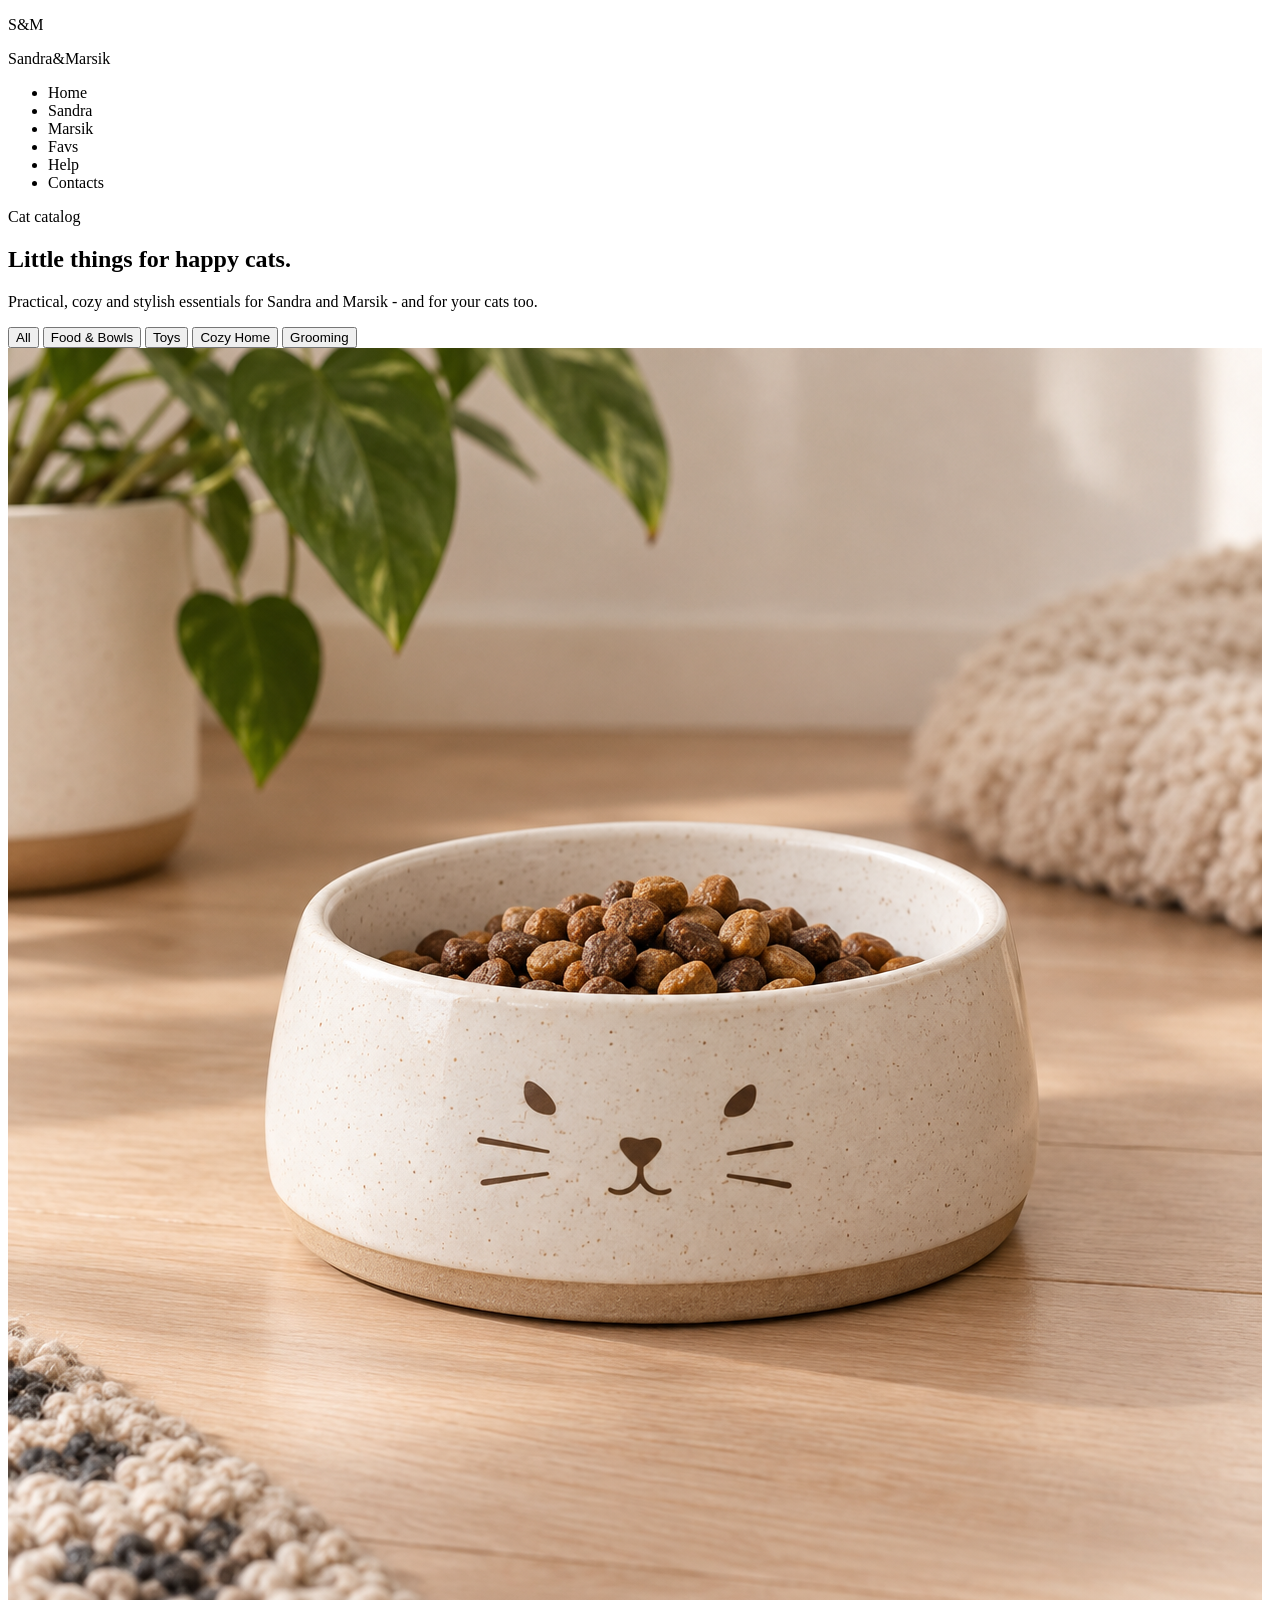
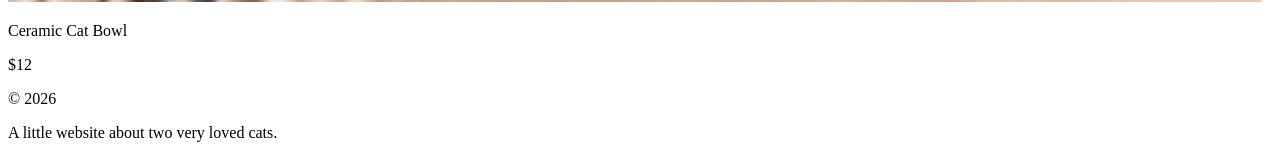
==== catalog.html @ 520461d3 "init: start Landing-page task" ====
<!DOCTYPE html>
<html lang="en">
<head>
    <meta charset="UTF-8">
    <meta name="viewport" content="width=device-width, initial-scale=1.0">
    <title>Catalog</title>
</head>
<body>
    <header class="header">
        <div class="container">
            <div class="logo">
                <p>S&M</p>
                <p>Sandra&Marsik</p>
            </div>
            <nav class="nav">
                <ul class="nav__list">
                    <li>Home</li>
                    <li>Sandra</li>
                    <li>Marsik</li>
                    <li>Favs</li>
                    <li>Help</li>
                    <li>Contacts</li>
                </ul>
            </nav>
        </div>
    </header>
    <section class="catalog-title">
        <div class="container">
            <div class="catalog-title__content">
                <p>Cat catalog</p>
                <h1>Little things for happy cats.</h1>
                <p>Practical, cozy and stylish essentials for Sandra and Marsik - and for your cats too.</p>
            </div>
        </div>
    </section>
    <section class="catalog">
        <div class="container">
            <div class="catalog__content">
                <div class="catalog__buttons">
                    <button class="button" type="button">All</button>
                    <button class="button" type="button">Food & Bowls</button>
                    <button class="button" type="button">Toys</button>
                    <button class="button" type="button">Cozy Home</button>
                    <button class="button" type="button">Grooming</button>
                </div>
                <div class="catalog__cards">
                    <div class="card">
                        <img src="img/catalog/ceramic-cat-bowl.png" alt="cat-bowl">
                        <p>Ceramic Cat Bowl</p>
                        <p>$12</p>
                    </div>
                </div>
            </div>
        </div>
    </section>
    <footer class="footer">
        <div class="container">
            <div class="footer__content">
                <p>© 2026</p>
                <p>A little website about two very loved cats.</p>
                <div class="footer__links"></div>
            </div>
        </div>
    </footer>
</body>
</html>
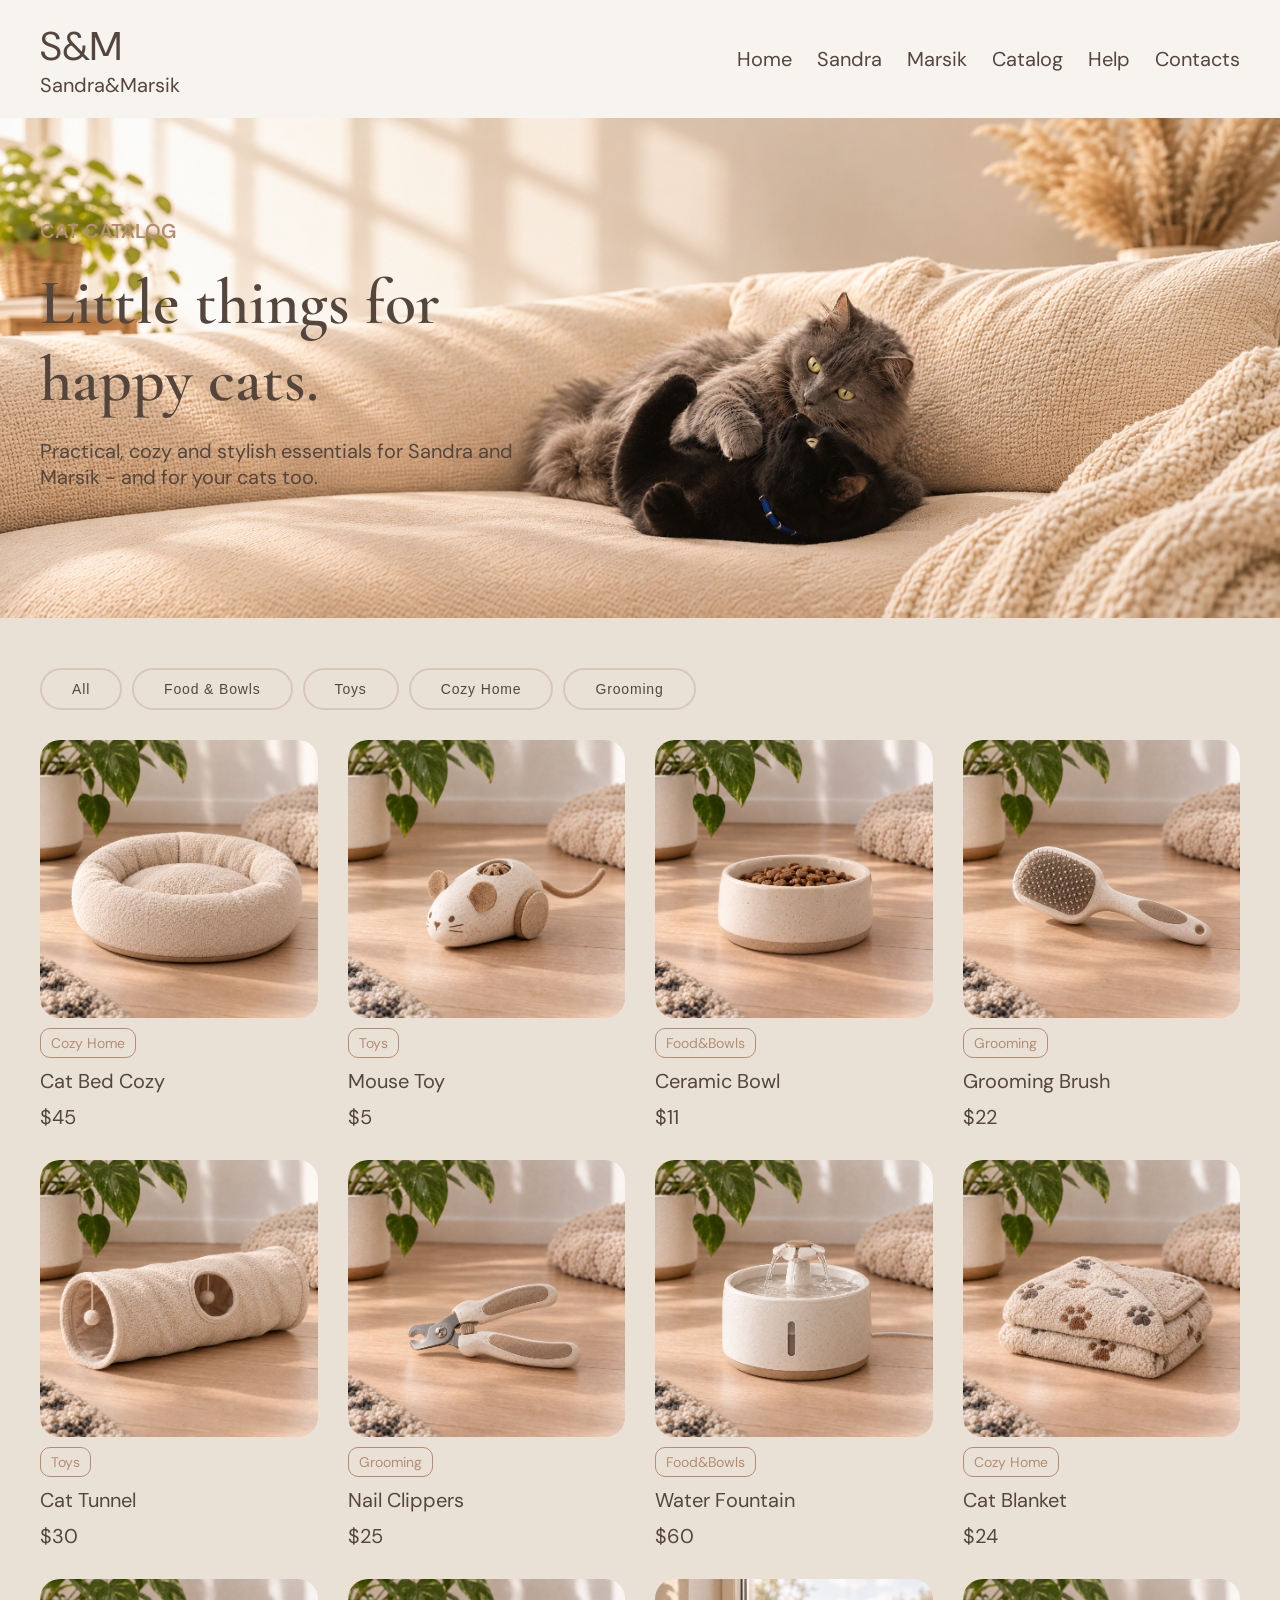
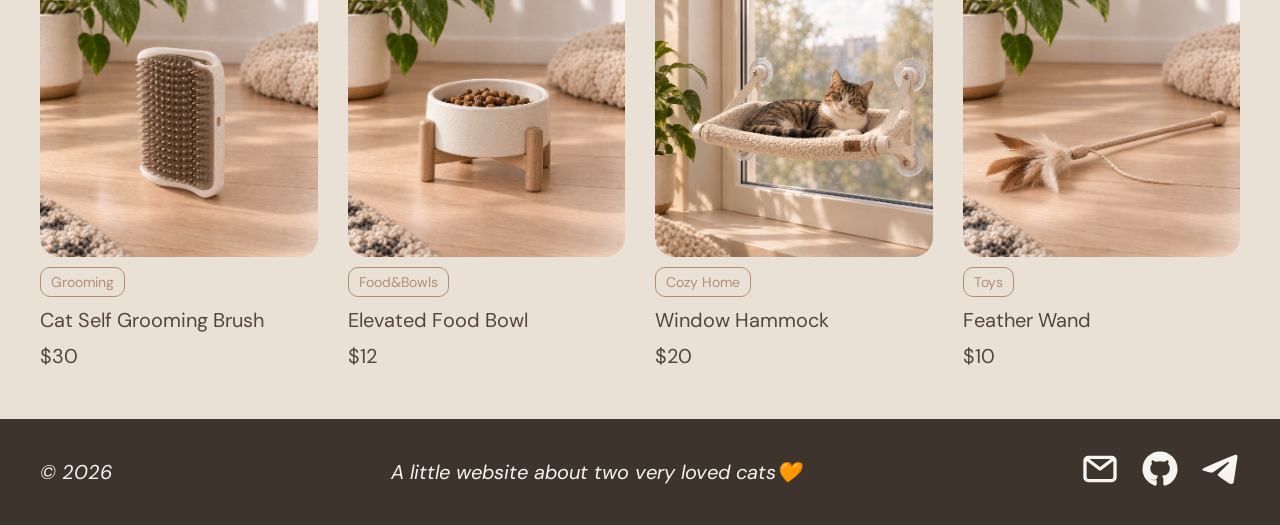
==== commit 62f0a8b5: "feat: add css styles" ====
--- a/catalog.html
+++ b/catalog.html
@@ -3,31 +3,36 @@
 <head>
     <meta charset="UTF-8">
     <meta name="viewport" content="width=device-width, initial-scale=1.0">
+    <link rel="icon" href="img/icons/favicon-32x32.png" type="image/png">
+    <link href="https://fonts.googleapis.com/css2?family=Cormorant+Garamond:wght@400;500;600;700&family=DM+Sans:wght@400;500;600;700&display=swap" rel="stylesheet">
+    <link rel="stylesheet" href="catalog.css">
     <title>Catalog</title>
 </head>
 <body>
     <header class="header">
         <div class="container">
-            <div class="logo">
-                <p>S&M</p>
-                <p>Sandra&Marsik</p>
+            <div class="header__content">
+                <div class="logo">
+                    <p class="logo__short">S&M</p>
+                    <p class="logo__long">Sandra&Marsik</p>
+                </div>
+                <nav class="nav">
+                    <ul class="nav__list">
+                        <li class="nav-link"><a href="">Home</a></li>
+                        <li class="nav-link"><a href="">Sandra</a></li>
+                        <li class="nav-link"><a href="">Marsik</a></li>
+                        <li class="nav-link"><a href="">Catalog</a></li>
+                        <li class="nav-link"><a href="">Help</a></li>
+                        <li class="nav-link"><a href="#footer">Contacts</a></li>
+                    </ul>
+                </nav>
             </div>
-            <nav class="nav">
-                <ul class="nav__list">
-                    <li>Home</li>
-                    <li>Sandra</li>
-                    <li>Marsik</li>
-                    <li>Favs</li>
-                    <li>Help</li>
-                    <li>Contacts</li>
-                </ul>
-            </nav>
         </div>
     </header>
-    <section class="catalog-title">
+    <section class="catalog-header">
         <div class="container">
-            <div class="catalog-title__content">
-                <p>Cat catalog</p>
+            <div class="catalog-header__content">
+                <p class="catalog-header__title">Cat catalog</p>
                 <h1>Little things for happy cats.</h1>
                 <p>Practical, cozy and stylish essentials for Sandra and Marsik - and for your cats too.</p>
             </div>
@@ -45,20 +50,111 @@
                 </div>
                 <div class="catalog__cards">
                     <div class="card">
+                        <img src="img/catalog/soft-cat-bed.png" alt="cat-bed">
+                        <p class="card-type">Cozy Home</p>
+                        <p>Cat Bed Cozy</p>
+                        <p>$45</p>
+                    </div>
+                    <div class="card">
+                        <img src="img/catalog/interactive-mouse.png" alt="mouse-toy">
+                        <p class="card-type">Toys</p>
+                        <p>Mouse Toy</p>
+                        <p>$5</p>
+                    </div>
+                    <div class="card">
                         <img src="img/catalog/ceramic-cat-bowl.png" alt="cat-bowl">
-                        <p>Ceramic Cat Bowl</p>
+                        <p class="card-type">Food&Bowls</p>
+                        <p>Ceramic Bowl</p>
+                        <p>$11</p>
+                    </div>
+                    <div class="card">
+                        <img src="img/catalog/grooming-brush.png" alt="grooming-brush">
+                        <p class="card-type">Grooming</p>
+                        <p>Grooming Brush</p>
+                        <p>$22</p>
+                    </div>
+                    <div class="card">
+                        <img src="img/catalog/cat-tunnel.png" alt="cat-tunnel">
+                        <p class="card-type">Toys</p>
+                        <p>Cat Tunnel</p>
+                        <p>$30</p>
+                    </div>
+                    <div class="card">
+                        <img src="img/catalog/nail-clippers.png" alt="nail-clippers">
+                        <p class="card-type">Grooming</p>
+                        <p>Nail Clippers</p>
+                        <p>$25</p>
+                    </div>
+                    <div class="card">
+                        <img src="img/catalog/automatic-water-fountain.png" alt="water-fountain">
+                        <p class="card-type">Food&Bowls</p>
+                        <p>Water Fountain</p>
+                        <p>$60</p>
+                    </div>
+                    <div class="card">
+                        <img src="img/catalog/cozy-cat-blanket.png" alt="cat-blanket">
+                        <p class="card-type">Cozy Home</p>
+                        <p>Cat Blanket</p>
+                        <p>$24</p>
+                    </div>
+                    <div class="card">
+                        <img src="img/catalog/cat-self-grooming-brush.png" alt="cat-brush">
+                        <p class="card-type">Grooming</p>
+                        <p>Cat Self Grooming Brush</p>
+                        <p>$30</p>
+                    </div>
+                    <div class="card">
+                        <img src="img/catalog/elevated-food-bowl.png" alt="cat-bowl-elevated">
+                        <p class="card-type">Food&Bowls</p>
+                        <p>Elevated Food Bowl</p>
                         <p>$12</p>
+                    </div>
+                    <div class="card">
+                        <img src="img/catalog/window-hammack.png" alt="window-hammack">
+                        <p class="card-type">Cozy Home</p>
+                        <p>Window Hammock</p>
+                        <p>$20</p>
+                    </div>
+                    <div class="card">
+                        <img src="img/catalog/feather-wand.png" alt="feather-wand">
+                        <p class="card-type">Toys</p>
+                        <p>Feather Wand</p>
+                        <p>$10</p>
                     </div>
                 </div>
             </div>
         </div>
     </section>
-    <footer class="footer">
+    <footer class="footer" id="footer">
         <div class="container">
             <div class="footer__content">
                 <p>© 2026</p>
-                <p>A little website about two very loved cats.</p>
-                <div class="footer__links"></div>
+                <p>A little website about two very loved cats🧡</p>
+                <div class="footer__links">
+                    <a href="mailto:boriisovvna@gmail.com">
+                        <?xml version="1.0" encoding="utf-8"?>
+                        <svg fill="#f7f3ee" width="40px" height="40px" viewBox="0 0 24 24" xmlns="http://www.w3.org/2000/svg">
+                            <g data-name="Layer 2">
+                                <g data-name="email"> 
+                                    <rect width="24" height="24" opacity="0"/>
+                                    <path d="M19 4H5a3 3 0 0 0-3 3v10a3 3 0 0 0 3 3h14a3 3 0 0 0 3-3V7a3 3 0 0 0-3-3zm-.67 2L12 10.75 5.67 6zM19 18H5a1 1 0 0 1-1-1V7.25l7.4 5.55a1 1 0 0 0 .6.2 1 1 0 0 0 .6-.2L20 7.25V17a1 1 0 0 1-1 1z"/>
+                                </g>
+                            </g>
+                        </svg>
+                    </a>
+                    <a href="https://github.com/boriisovvna">
+                        <?xml version="1.0" encoding="utf-8"?>
+                        <svg width="40px" height="40px" viewBox="0 0 24 24" fill="#f7f3ee" xmlns="http://www.w3.org/2000/svg">
+                            <path fill-rule="evenodd" clip-rule="evenodd" d="M12 2C6.475 2 2 6.475 2 12C2 16.425 4.8625 20.1625 8.8375 21.4875C9.3375 21.575 9.525 21.275 9.525 21.0125C9.525 20.775 9.5125 19.9875 9.5125 19.15C7 19.6125 6.35 18.5375 6.15 17.975C6.0375 17.6875 5.55 16.8 5.125 16.5625C4.775 16.375 4.275 15.9125 5.1125 15.9C5.9 15.8875 6.4625 16.625 6.65 16.925C7.55 18.4375 8.9875 18.0125 9.5625 17.75C9.65 17.1 9.9125 16.6625 10.2 16.4125C7.975 16.1625 5.65 15.3 5.65 11.475C5.65 10.3875 6.0375 9.4875 6.675 8.7875C6.575 8.5375 6.225 7.5125 6.775 6.1375C6.775 6.1375 7.6125 5.875 9.525 7.1625C10.325 6.9375 11.175 6.825 12.025 6.825C12.875 6.825 13.725 6.9375 14.525 7.1625C16.4375 5.8625 17.275 6.1375 17.275 6.1375C17.825 7.5125 17.475 8.5375 17.375 8.7875C18.0125 9.4875 18.4 10.375 18.4 11.475C18.4 15.3125 16.0625 16.1625 13.8375 16.4125C14.2 16.725 14.5125 17.325 14.5125 18.2625C14.5125 19.6 14.5 20.675 14.5 21.0125C14.5 21.275 14.6875 21.5875 15.1875 21.4875C17.1727 20.8173 18.8977 19.5415 20.1198 17.8395C21.3419 16.1376 21.9995 14.0953 22 12C22 6.475 17.525 2 12 2Z" stroke="#f7f3ee" stroke-linejoin="round"/>
+                        </svg>
+                    </a>
+                    <a href="https://t.me/boriisovvna">
+                        <?xml version="1.0" encoding="utf-8"?>
+                        <svg width="40px" height="40px" viewBox="0 0 48 48" fill="#f7f3ee" xmlns="http://www.w3.org/2000/svg">
+                            <path d="M41.4193 7.30899C41.4193 7.30899 45.3046 5.79399 44.9808 9.47328C44.8729 10.9883 43.9016 16.2908 43.1461 22.0262L40.5559 39.0159C40.5559 39.0159 40.3401 41.5048 38.3974 41.9377C36.4547 42.3705 33.5408 40.4227 33.0011 39.9898C32.5694 39.6652 24.9068 34.7955 22.2086 32.4148C21.4531 31.7655 20.5897 30.4669 22.3165 28.9519L33.6487 18.1305C34.9438 16.8319 36.2389 13.8019 30.8426 17.4812L15.7331 27.7616C15.7331 27.7616 14.0063 28.8437 10.7686 27.8698L3.75342 25.7055C3.75342 25.7055 1.16321 24.0823 5.58815 22.459C16.3807 17.3729 29.6555 12.1786 41.4193 7.30899Z" fill="#f7f3ee"/>
+                        </svg>
+                    </a>
+                </div>
             </div>
         </div>
     </footer>
--- a/catalog.css
+++ b/catalog.css
@@ -0,0 +1,198 @@
+:root {
+  --color-cream: #f7f3ee;
+  --color-beige: #eae1d6;
+  --color-sand: #d8c7b5;
+  --color-brown: #54463d;
+  --color-terracotta: #b58d73;
+  --color-dark: #3e342e;
+  --color-text: #54463d;
+
+  --font-heading: "Cormorant Garamond", serif;
+  --font-main: "DM Sans", sans-serif;
+}
+*,
+*::before,
+*::after {
+    box-sizing: border-box;
+}
+body {
+    margin: 0;
+    font-family: var(--font-main);
+}
+html {
+    scroll-behavior: smooth;
+}
+h1,
+h2,
+h3,
+p,
+a {
+    margin: 0;
+}
+h1,
+h2 {
+    font-family: var(--font-heading);
+}
+html {
+    font-size: 10px;
+}
+h1 {
+    font-size: clamp(3.6rem, 5vw, 6.4rem);
+    font-weight: 600;
+    color: var(--color-text);
+}
+h2 {
+    font-size: clamp(2.4rem, 3vw, 3.5rem);
+    font-weight: 600;
+    color: var(--color-terracotta);
+    text-transform: uppercase;
+}
+h3 {
+    font-size: clamp(3rem, 3vw, 3.5rem);
+    font-weight: 600;
+    color: var(--color-dark);
+}
+p {
+    color: var(--color-text);
+}
+body {
+    font-size: 2rem;
+    font-weight: 400;
+}
+.container {
+    width: min(1200px, calc(100% - 3.2rem));
+    margin: 0 auto;
+}
+header {
+    background-color: var(--color-cream);
+}
+.header__content {
+    display: flex;
+    justify-content: space-between;
+    align-items: center;
+    padding: 2rem 0;
+}
+.logo {
+    display: flex;
+    flex-direction: column;
+}
+.logo p {
+    color: var(--color-text);
+}
+.logo__short {
+    font-size: 4rem;
+}
+.logo__long {
+    font-size: 2rem;
+}
+.nav__list {
+    display: flex;
+    list-style: none;
+    gap: 2.5rem;
+}
+.nav-link a {
+    text-decoration: none;
+    color: var(--color-text);
+    transition: 0.3s ease;
+}
+.nav-link a:hover {
+    color: var(--color-terracotta);
+}
+.catalog {
+    background-color: var(--color-beige);
+}
+.catalog-header {
+    min-height: 50rem;
+    background-image: url(img/catalog/catalog-header.png);
+    background-repeat: no-repeat;
+    background-size: 100% auto;
+    background-position: center center;
+}
+.catalog-header__content {
+    display: flex;
+    flex-direction: column;
+    gap: 2rem;
+    justify-content: center;
+    padding: 10rem 0;
+    width: 40%;
+}
+.catalog-header__title {
+    color: var(--color-terracotta);
+    text-transform: uppercase;
+    font-weight: 600;
+}
+.catalog__content {
+    display: flex;
+    flex-direction: column;
+    gap: 3rem;
+    padding: 5rem 0;
+}
+.catalog__buttons {
+    display: flex;
+    gap: 1rem;
+}
+.button {
+    padding: 1rem 3rem;
+    background-color: transparent;
+    border-radius: 10rem;
+    border: 0.2rem solid var(--color-sand);
+    color: var(--color-text);
+    font-weight: 400;
+    font-size: 1.4rem;
+    line-height: 130%;
+    letter-spacing: 0.06em;
+    transition: ease 0.3s;
+}
+.catalog__cards {
+    display: grid;
+    grid-template-columns: repeat(4, 1fr);
+    gap: 3rem;
+}
+.card {
+    border-radius: 2rem;
+    display: flex;
+    flex-direction: column;
+    align-items: flex-start;
+    gap: 1rem;
+    transition: ease 0.3s;
+}
+.card:hover {
+    cursor: pointer;
+    transform: scale(1.05);
+}
+.card:hover p {
+    color: var(--color-terracotta);
+}
+.card img {
+    width: 100%;
+    display: block;
+    border-radius: 2rem;
+}
+.card-type {
+    display: inline-block;
+    border: 1px solid var(--color-terracotta);
+    border-radius: 1rem;
+    padding: 0.5rem 1rem;
+    color: var(--color-terracotta);
+    font-size: 1.4rem;
+}
+.footer {
+    background-color: var(--color-dark);
+}
+.footer__content{
+    padding: 3rem 0;
+    display: flex;
+    justify-content: space-between;
+    align-items: center;
+}
+.footer__content p {
+    color: var(--color-cream);
+    font-style: italic;
+}
+.footer__links {
+    display: flex;
+    gap: 2rem;
+}
+.footer__links a {
+    text-decoration: none;
+}
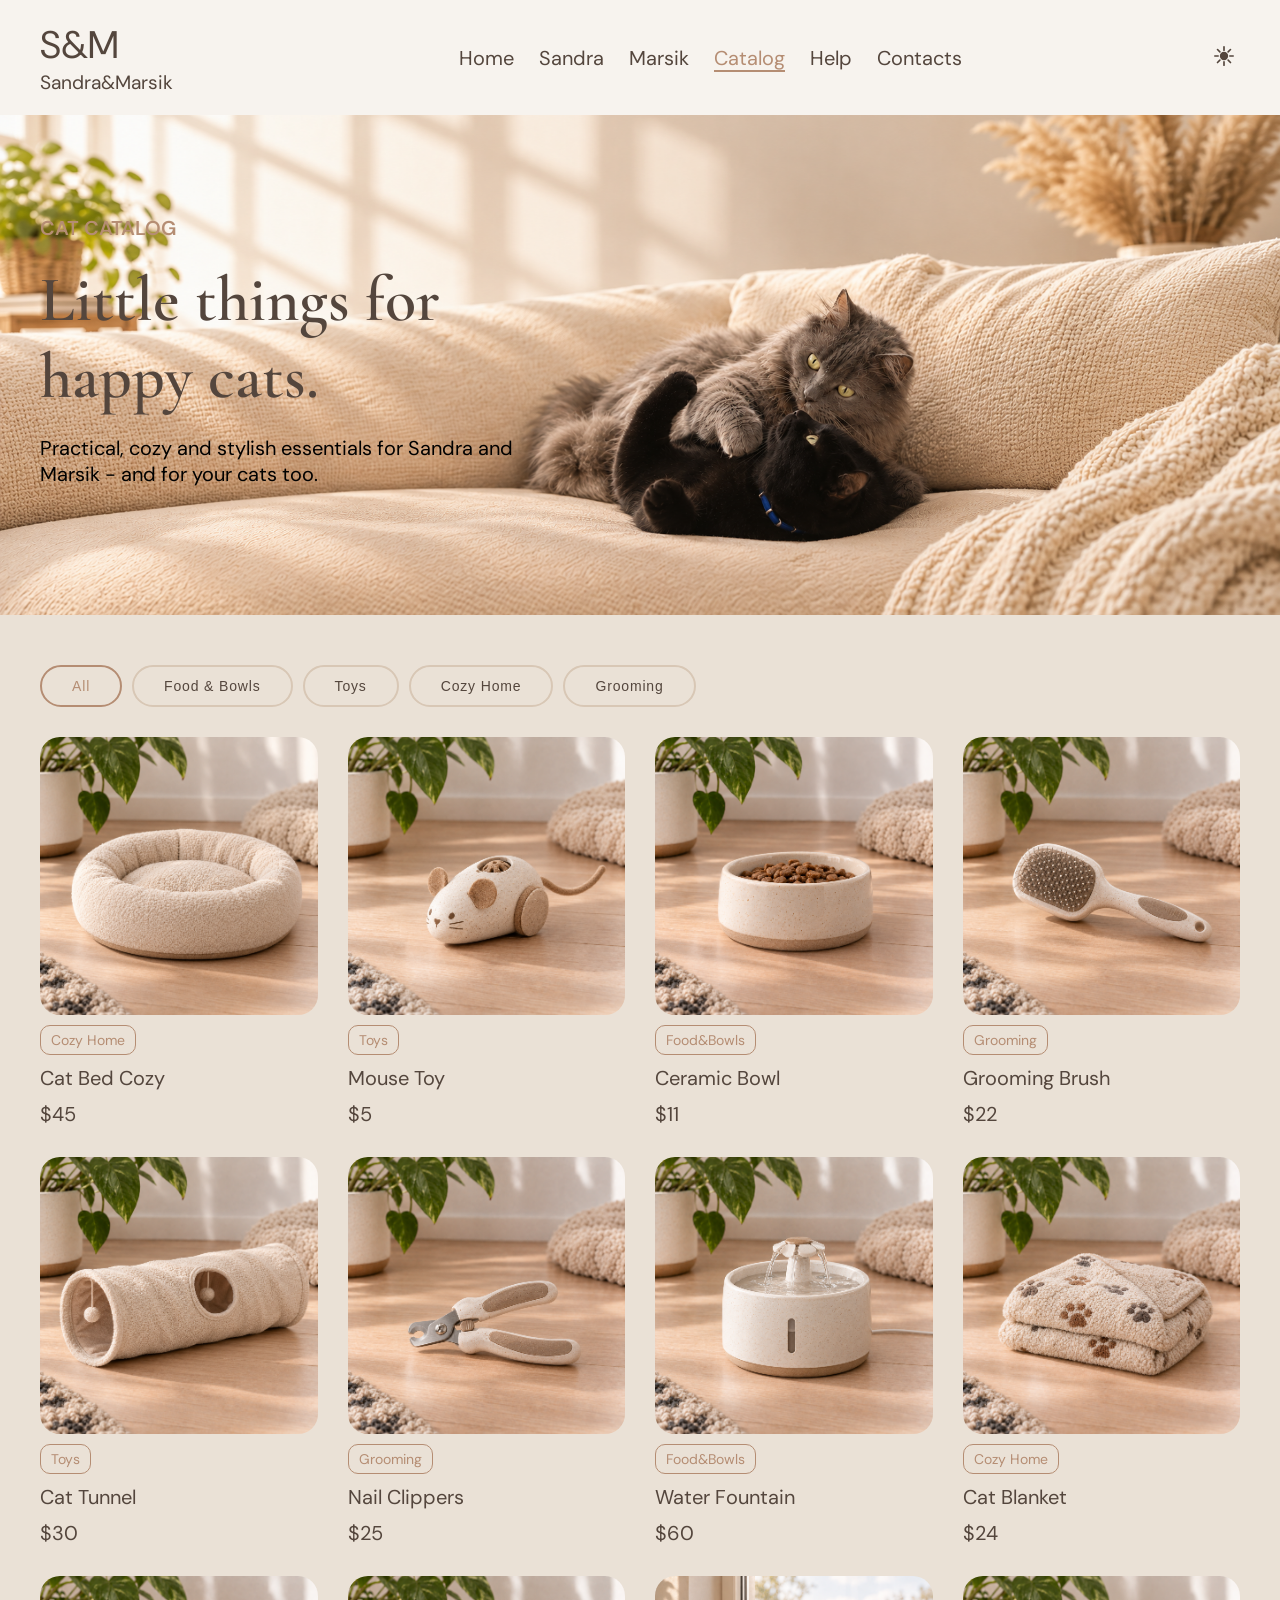
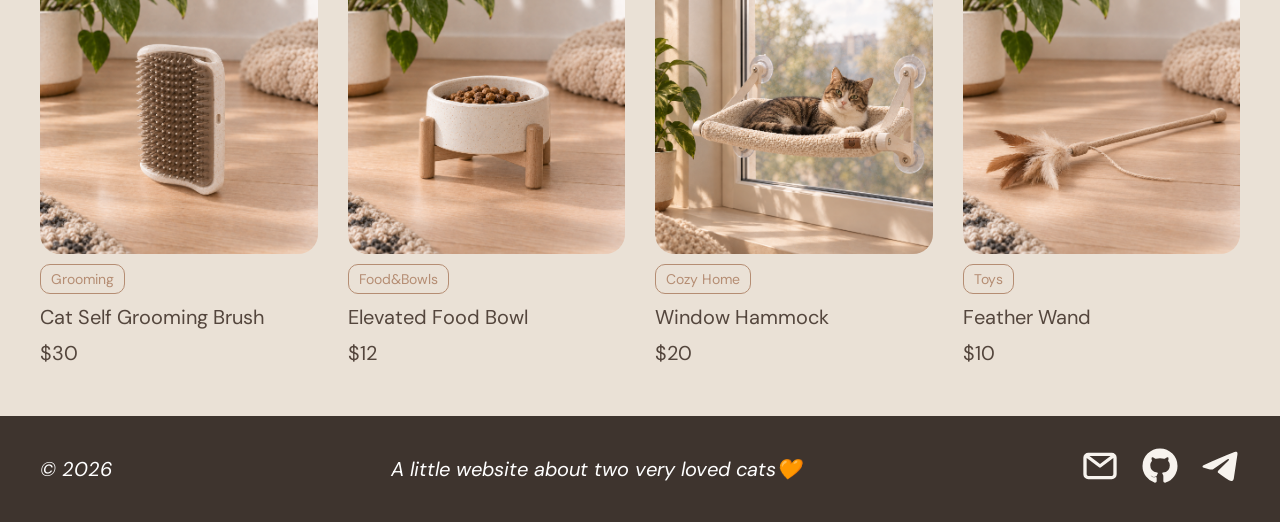
==== commit 4fe6f679: "feat: add adaptive" ====
--- a/catalog.html
+++ b/catalog.html
@@ -13,7 +13,7 @@
         <div class="container">
             <div class="header__content">
                 <div class="logo">
-                    <p class="logo__short">S&M</p>
+                    <a class="logo__short" href="#">S&M</a>
                     <p class="logo__long">Sandra&Marsik</p>
                 </div>
                 <nav class="nav">
@@ -21,11 +21,28 @@
                         <li class="nav-link"><a href="">Home</a></li>
                         <li class="nav-link"><a href="">Sandra</a></li>
                         <li class="nav-link"><a href="">Marsik</a></li>
-                        <li class="nav-link"><a href="">Catalog</a></li>
+                        <li class="nav-link active-link"><a href="">Catalog</a></li>
                         <li class="nav-link"><a href="">Help</a></li>
                         <li class="nav-link"><a href="#footer">Contacts</a></li>
                     </ul>
                 </nav>
+                <div class="burger-menu">
+                    <span></span>
+                    <span></span>
+                    <span></span>
+                </div>
+                <button class="light-dark-button">
+                    <svg width="20px" height="20px" viewBox="0 0 24 24" fill="none" xmlns="http://www.w3.org/2000/svg">
+                        <g clip-path="url(#a)" fill="#54463d">
+                            <path d="M12 0a1 1 0 0 1 1 1v4a1 1 0 1 1-2 0V1a1 1 0 0 1 1-1ZM4.929 3.515a1 1 0 0 0-1.414 1.414l2.828 2.828a1 1 0 0 0 1.414-1.414L4.93 3.515ZM1 11a1 1 0 1 0 0 2h4a1 1 0 1 0 0-2H1ZM18 12a1 1 0 0 1 1-1h4a1 1 0 1 1 0 2h-4a1 1 0 0 1-1-1ZM17.657 16.243a1 1 0 0 0-1.414 1.414l2.828 2.828a1 1 0 1 0 1.414-1.414l-2.828-2.828ZM7.757 17.657a1 1 0 1 0-1.414-1.414L3.515 19.07a1 1 0 1 0 1.414 1.414l2.828-2.828ZM20.485 4.929a1 1 0 0 0-1.414-1.414l-2.828 2.828a1 1 0 1 0 1.414 1.414l2.828-2.828ZM13 19a1 1 0 1 0-2 0v4a1 1 0 1 0 2 0v-4ZM12 7a5 5 0 1 0 0 10 5 5 0 0 0 0-10Z"/>
+                        </g>
+                        <defs>
+                            <clipPath id="a">
+                                <path fill="#ffffff" d="M0 0h24v24H0z"/>
+                            </clipPath>
+                        </defs>
+                    </svg>
+                </button>
             </div>
         </div>
     </header>
@@ -34,7 +51,7 @@
             <div class="catalog-header__content">
                 <p class="catalog-header__title">Cat catalog</p>
                 <h1>Little things for happy cats.</h1>
-                <p>Practical, cozy and stylish essentials for Sandra and Marsik - and for your cats too.</p>
+                <p class="catalog-header__subtitle">Practical, cozy and stylish essentials for Sandra and Marsik - and for your cats too.</p>
             </div>
         </div>
     </section>
@@ -42,7 +59,7 @@
         <div class="container">
             <div class="catalog__content">
                 <div class="catalog__buttons">
-                    <button class="button" type="button">All</button>
+                    <button class="button active-button" type="button">All</button>
                     <button class="button" type="button">Food & Bowls</button>
                     <button class="button" type="button">Toys</button>
                     <button class="button" type="button">Cozy Home</button>
@@ -128,10 +145,10 @@
     <footer class="footer" id="footer">
         <div class="container">
             <div class="footer__content">
-                <p>© 2026</p>
-                <p>A little website about two very loved cats🧡</p>
+                <p class="footer__year">© 2026</p>
+                <p class="footer__about">A little website about two very loved cats🧡</p>
                 <div class="footer__links">
-                    <a href="mailto:boriisovvna@gmail.com">
+                    <a class="link" href="mailto:boriisovvna@gmail.com">
                         <?xml version="1.0" encoding="utf-8"?>
                         <svg fill="#f7f3ee" width="40px" height="40px" viewBox="0 0 24 24" xmlns="http://www.w3.org/2000/svg">
                             <g data-name="Layer 2">
@@ -142,13 +159,13 @@
                             </g>
                         </svg>
                     </a>
-                    <a href="https://github.com/boriisovvna">
+                    <a class="link" href="https://github.com/boriisovvna">
                         <?xml version="1.0" encoding="utf-8"?>
                         <svg width="40px" height="40px" viewBox="0 0 24 24" fill="#f7f3ee" xmlns="http://www.w3.org/2000/svg">
                             <path fill-rule="evenodd" clip-rule="evenodd" d="M12 2C6.475 2 2 6.475 2 12C2 16.425 4.8625 20.1625 8.8375 21.4875C9.3375 21.575 9.525 21.275 9.525 21.0125C9.525 20.775 9.5125 19.9875 9.5125 19.15C7 19.6125 6.35 18.5375 6.15 17.975C6.0375 17.6875 5.55 16.8 5.125 16.5625C4.775 16.375 4.275 15.9125 5.1125 15.9C5.9 15.8875 6.4625 16.625 6.65 16.925C7.55 18.4375 8.9875 18.0125 9.5625 17.75C9.65 17.1 9.9125 16.6625 10.2 16.4125C7.975 16.1625 5.65 15.3 5.65 11.475C5.65 10.3875 6.0375 9.4875 6.675 8.7875C6.575 8.5375 6.225 7.5125 6.775 6.1375C6.775 6.1375 7.6125 5.875 9.525 7.1625C10.325 6.9375 11.175 6.825 12.025 6.825C12.875 6.825 13.725 6.9375 14.525 7.1625C16.4375 5.8625 17.275 6.1375 17.275 6.1375C17.825 7.5125 17.475 8.5375 17.375 8.7875C18.0125 9.4875 18.4 10.375 18.4 11.475C18.4 15.3125 16.0625 16.1625 13.8375 16.4125C14.2 16.725 14.5125 17.325 14.5125 18.2625C14.5125 19.6 14.5 20.675 14.5 21.0125C14.5 21.275 14.6875 21.5875 15.1875 21.4875C17.1727 20.8173 18.8977 19.5415 20.1198 17.8395C21.3419 16.1376 21.9995 14.0953 22 12C22 6.475 17.525 2 12 2Z" stroke="#f7f3ee" stroke-linejoin="round"/>
                         </svg>
                     </a>
-                    <a href="https://t.me/boriisovvna">
+                    <a class="link" href="https://t.me/boriisovvna">
                         <?xml version="1.0" encoding="utf-8"?>
                         <svg width="40px" height="40px" viewBox="0 0 48 48" fill="#f7f3ee" xmlns="http://www.w3.org/2000/svg">
                             <path d="M41.4193 7.30899C41.4193 7.30899 45.3046 5.79399 44.9808 9.47328C44.8729 10.9883 43.9016 16.2908 43.1461 22.0262L40.5559 39.0159C40.5559 39.0159 40.3401 41.5048 38.3974 41.9377C36.4547 42.3705 33.5408 40.4227 33.0011 39.9898C32.5694 39.6652 24.9068 34.7955 22.2086 32.4148C21.4531 31.7655 20.5897 30.4669 22.3165 28.9519L33.6487 18.1305C34.9438 16.8319 36.2389 13.8019 30.8426 17.4812L15.7331 27.7616C15.7331 27.7616 14.0063 28.8437 10.7686 27.8698L3.75342 25.7055C3.75342 25.7055 1.16321 24.0823 5.58815 22.459C16.3807 17.3729 29.6555 12.1786 41.4193 7.30899Z" fill="#f7f3ee"/>
@@ -158,5 +175,6 @@
             </div>
         </div>
     </footer>
+    <script src="theme.js"></script>
 </body>
 </html>
--- a/catalog.css
+++ b/catalog.css
@@ -1,14 +1,25 @@
 :root {
-  --color-cream: #f7f3ee;
-  --color-beige: #eae1d6;
-  --color-sand: #d8c7b5;
-  --color-brown: #54463d;
-  --color-terracotta: #b58d73;
-  --color-dark: #3e342e;
-  --color-text: #54463d;
+    --color-cream: #f7f3ee;
+    --color-beige: #eae1d6;
+    --color-sand: #d8c7b5;
+    --color-brown: #54463d;
+    --color-terracotta: #b58d73;
+    --color-dark: #3e342e;
+    --color-text: #54463d;
+    --color-additional: #FFFFFF;
+    --color-title: #54463d;
 
-  --font-heading: "Cormorant Garamond", serif;
-  --font-main: "DM Sans", sans-serif;
+    --font-heading: "Cormorant Garamond", serif;
+    --font-main: "DM Sans", sans-serif;
+}
+body.dark-theme {
+    --color-cream: #292522;
+    --color-beige: #332e2a;
+    --color-sand: #65564b;
+    --color-brown: #d8c7b5;
+    --color-terracotta: #c49a7d;
+    --color-dark: #211e1b;
+    --color-text: #f3ece5;
 }
 *,
 *::before,
@@ -39,7 +50,7 @@
 h1 {
     font-size: clamp(3.6rem, 5vw, 6.4rem);
     font-weight: 600;
-    color: var(--color-text);
+    color: var(--color-title);
 }
 h2 {
     font-size: clamp(2.4rem, 3vw, 3.5rem);
@@ -50,10 +61,11 @@
 h3 {
     font-size: clamp(3rem, 3vw, 3.5rem);
     font-weight: 600;
-    color: var(--color-dark);
+    color: var(--color-subtitle);
 }
 p {
     color: var(--color-text);
+    
 }
 body {
     font-size: 2rem;
@@ -80,10 +92,16 @@
     color: var(--color-text);
 }
 .logo__short {
-    font-size: 4rem;
+    text-decoration: none;
+    font-size: clamp(2rem, 3vw, 4rem);
+    color: var(--color-text);
+    transition: 0.3s ease;
+}
+.logo__short:hover {
+    color: var(--color-terracotta);
 }
 .logo__long {
-    font-size: 2rem;
+    font-size: clamp(1rem, 1.5vw, 2rem);
 }
 .nav__list {
     display: flex;
@@ -97,6 +115,31 @@
 }
 .nav-link a:hover {
     color: var(--color-terracotta);
+}
+.active-link a {
+    color: var(--color-terracotta);
+    text-decoration: underline;
+    text-underline-offset: 5px;
+}
+.active-link a:hover {
+    cursor: default;
+}
+.burger-menu {
+    display: none;  
+}
+.burger-menu span {
+    background-color: var(--color-dark);
+    width: 50px;
+    height: 3px;
+}
+.light-dark-button {
+    border: transparent;
+    background-color: transparent;
+    cursor: pointer;
+    transition: 0.3s ease;
+}
+.light-dark-button:hover svg g {
+    fill: var(--color-terracotta);
 }
 .catalog {
     background-color: var(--color-beige);
@@ -105,7 +148,7 @@
     min-height: 50rem;
     background-image: url(img/catalog/catalog-header.png);
     background-repeat: no-repeat;
-    background-size: 100% auto;
+    background-size: cover;
     background-position: center center;
 }
 .catalog-header__content {
@@ -121,6 +164,10 @@
     text-transform: uppercase;
     font-weight: 600;
 }
+.catalog-header__subtitle {
+    font-size: clamp(1.5rem, 1.8vw, 2rem);
+    color: black;
+}
 .catalog__content {
     display: flex;
     flex-direction: column;
@@ -129,6 +176,7 @@
 }
 .catalog__buttons {
     display: flex;
+    flex-wrap: wrap;
     gap: 1rem;
 }
 .button {
@@ -138,10 +186,19 @@
     border: 0.2rem solid var(--color-sand);
     color: var(--color-text);
     font-weight: 400;
-    font-size: 1.4rem;
+    font-size: clamp(1.2rem, 1.2vw, 1.4rem);
     line-height: 130%;
     letter-spacing: 0.06em;
     transition: ease 0.3s;
+}
+.active-button {
+    border: 0.2rem solid var(--color-terracotta);
+    color: var(--color-terracotta);
+}
+.button:hover {
+    cursor: pointer;
+    border: 0.2rem solid var(--color-terracotta);
+    color: var(--color-terracotta);
 }
 .catalog__cards {
     display: grid;
@@ -186,13 +243,57 @@
     align-items: center;
 }
 .footer__content p {
-    color: var(--color-cream);
+    color: var(--color-additional);
     font-style: italic;
 }
 .footer__links {
     display: flex;
     gap: 2rem;
 }
-.footer__links a {
+.link {
     text-decoration: none;
+    transition: 0.3s ease;
+}
+.link:hover svg,
+.link:hover svg path {
+    fill: var(--color-terracotta);
+    stroke: var(--color-terracotta);
+}
+@media (max-width: 1100px) {
+    .catalog__cards {
+        grid-template-columns: repeat(3, 1fr);
+    }
+}
+@media (max-width: 730px) {
+    .container {
+        max-width: 90%;
+    }
+    nav {
+        display: none;
+    }
+    .burger-menu {
+        display: flex;
+        flex-direction: column;
+        justify-content: space-between;
+        gap: 1rem;
+    }
+}
+@media (max-width: 711px) {
+    .footer__content {
+        flex-wrap: wrap;
+        justify-content: center;
+        gap: 0 5rem;
+    }
+    .footer__year,
+    .footer__links {
+        order: 0;
+    }
+    .footer__about {
+        order: 1;
+    }
+}
+@media (max-width: 490px) {
+    .catalog__cards {
+        grid-template-columns: repeat(2, 1fr);
+    }
 }
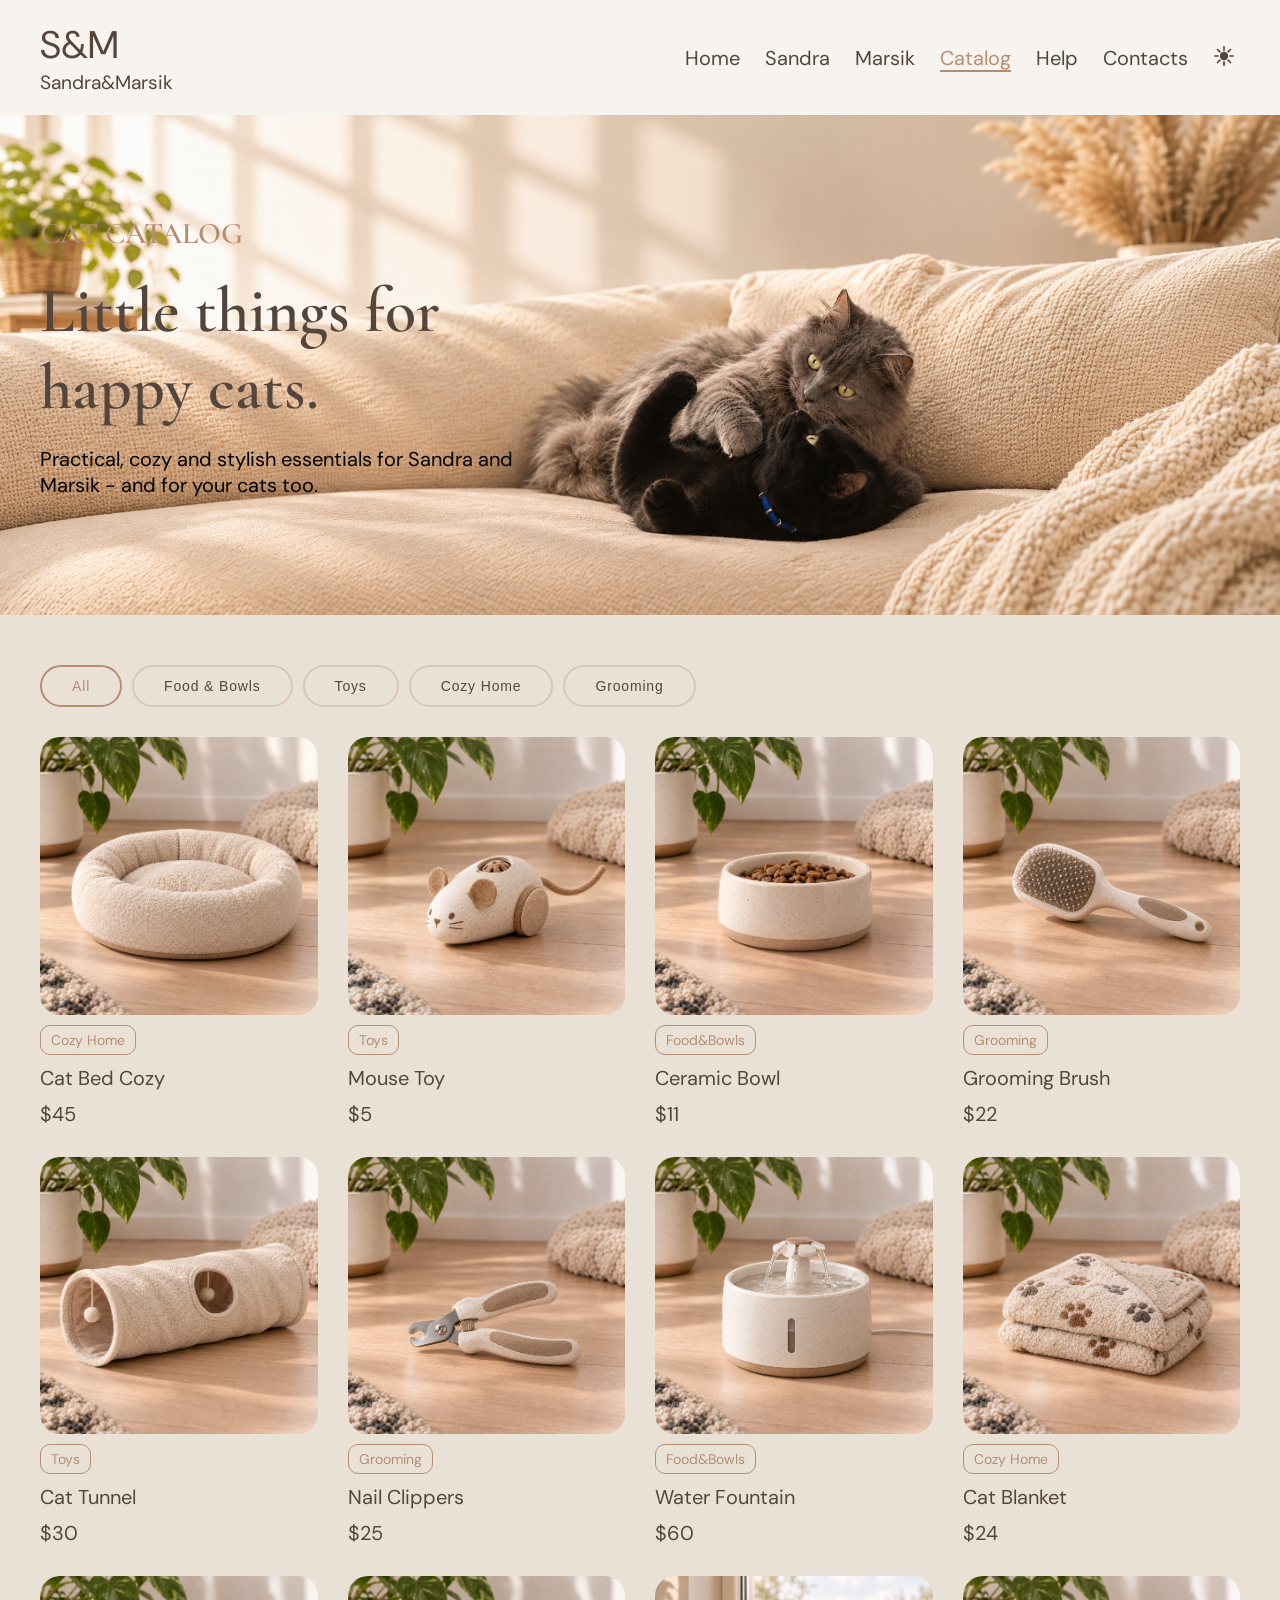
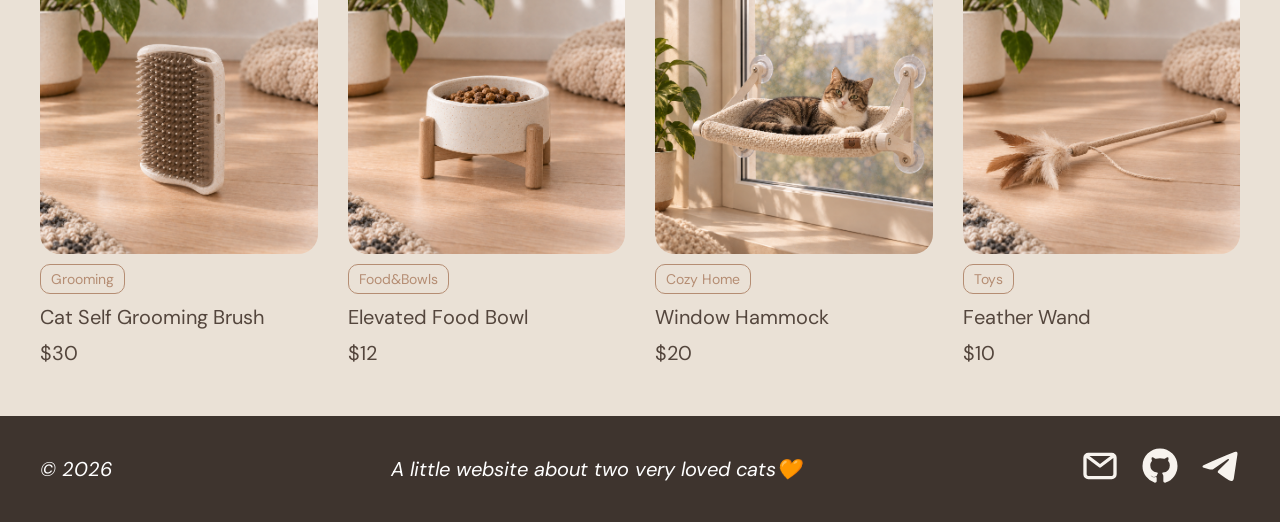
==== commit 80f9b4b0: "fix: fix links and validator mistakes" ====
--- a/catalog.html
+++ b/catalog.html
@@ -13,44 +13,46 @@
         <div class="container">
             <div class="header__content">
                 <div class="logo">
-                    <a class="logo__short" href="#">S&M</a>
+                    <a class="logo__short" href="https://boriisovvna.github.io/rsschool-landing-page/">S&M</a>
                     <p class="logo__long">Sandra&Marsik</p>
                 </div>
-                <nav class="nav">
-                    <ul class="nav__list">
-                        <li class="nav-link"><a href="">Home</a></li>
-                        <li class="nav-link"><a href="">Sandra</a></li>
-                        <li class="nav-link"><a href="">Marsik</a></li>
-                        <li class="nav-link active-link"><a href="">Catalog</a></li>
-                        <li class="nav-link"><a href="">Help</a></li>
-                        <li class="nav-link"><a href="#footer">Contacts</a></li>
-                    </ul>
-                </nav>
-                <div class="burger-menu">
-                    <span></span>
-                    <span></span>
-                    <span></span>
+                <div class="nav-theme">
+                    <nav class="nav">
+                        <ul class="nav__list">
+                            <li class="nav-link"><a href="https://boriisovvna.github.io/rsschool-landing-page/">Home</a></li>
+                            <li class="nav-link"><a href="https://boriisovvna.github.io/rsschool-landing-page/#sandra">Sandra</a></li>
+                            <li class="nav-link"><a href="https://boriisovvna.github.io/rsschool-landing-page/#sandra">Marsik</a></li>
+                            <li class="nav-link active-link"><a href="#">Catalog</a></li>
+                            <li class="nav-link"><a href="https://boriisovvna.github.io/rsschool-landing-page/#adopt">Help</a></li>
+                            <li class="nav-link"><a href="#footer">Contacts</a></li>
+                        </ul>
+                    </nav>
+                    <div class="burger-menu">
+                        <span></span>
+                        <span></span>
+                        <span></span>
+                    </div>
+                    <button class="light-dark-button">
+                        <svg width="20px" height="20px" viewBox="0 0 24 24" fill="none" xmlns="http://www.w3.org/2000/svg">
+                            <g clip-path="url(#a)" fill="#54463d">
+                                <path d="M12 0a1 1 0 0 1 1 1v4a1 1 0 1 1-2 0V1a1 1 0 0 1 1-1ZM4.929 3.515a1 1 0 0 0-1.414 1.414l2.828 2.828a1 1 0 0 0 1.414-1.414L4.93 3.515ZM1 11a1 1 0 1 0 0 2h4a1 1 0 1 0 0-2H1ZM18 12a1 1 0 0 1 1-1h4a1 1 0 1 1 0 2h-4a1 1 0 0 1-1-1ZM17.657 16.243a1 1 0 0 0-1.414 1.414l2.828 2.828a1 1 0 1 0 1.414-1.414l-2.828-2.828ZM7.757 17.657a1 1 0 1 0-1.414-1.414L3.515 19.07a1 1 0 1 0 1.414 1.414l2.828-2.828ZM20.485 4.929a1 1 0 0 0-1.414-1.414l-2.828 2.828a1 1 0 1 0 1.414 1.414l2.828-2.828ZM13 19a1 1 0 1 0-2 0v4a1 1 0 1 0 2 0v-4ZM12 7a5 5 0 1 0 0 10 5 5 0 0 0 0-10Z"/>
+                            </g>
+                            <defs>
+                                <clipPath id="a">
+                                    <path fill="#ffffff" d="M0 0h24v24H0z"/>
+                                </clipPath>
+                            </defs>
+                        </svg>
+                    </button>
                 </div>
-                <button class="light-dark-button">
-                    <svg width="20px" height="20px" viewBox="0 0 24 24" fill="none" xmlns="http://www.w3.org/2000/svg">
-                        <g clip-path="url(#a)" fill="#54463d">
-                            <path d="M12 0a1 1 0 0 1 1 1v4a1 1 0 1 1-2 0V1a1 1 0 0 1 1-1ZM4.929 3.515a1 1 0 0 0-1.414 1.414l2.828 2.828a1 1 0 0 0 1.414-1.414L4.93 3.515ZM1 11a1 1 0 1 0 0 2h4a1 1 0 1 0 0-2H1ZM18 12a1 1 0 0 1 1-1h4a1 1 0 1 1 0 2h-4a1 1 0 0 1-1-1ZM17.657 16.243a1 1 0 0 0-1.414 1.414l2.828 2.828a1 1 0 1 0 1.414-1.414l-2.828-2.828ZM7.757 17.657a1 1 0 1 0-1.414-1.414L3.515 19.07a1 1 0 1 0 1.414 1.414l2.828-2.828ZM20.485 4.929a1 1 0 0 0-1.414-1.414l-2.828 2.828a1 1 0 1 0 1.414 1.414l2.828-2.828ZM13 19a1 1 0 1 0-2 0v4a1 1 0 1 0 2 0v-4ZM12 7a5 5 0 1 0 0 10 5 5 0 0 0 0-10Z"/>
-                        </g>
-                        <defs>
-                            <clipPath id="a">
-                                <path fill="#ffffff" d="M0 0h24v24H0z"/>
-                            </clipPath>
-                        </defs>
-                    </svg>
-                </button>
             </div>
         </div>
     </header>
     <section class="catalog-header">
         <div class="container">
             <div class="catalog-header__content">
-                <p class="catalog-header__title">Cat catalog</p>
-                <h1>Little things for happy cats.</h1>
+                <h1 class="catalog-header__title">Cat catalog</h1>
+                <h2>Little things for happy cats.</h2>
                 <p class="catalog-header__subtitle">Practical, cozy and stylish essentials for Sandra and Marsik - and for your cats too.</p>
             </div>
         </div>
@@ -149,7 +151,6 @@
                 <p class="footer__about">A little website about two very loved cats🧡</p>
                 <div class="footer__links">
                     <a class="link" href="mailto:boriisovvna@gmail.com">
-                        <?xml version="1.0" encoding="utf-8"?>
                         <svg fill="#f7f3ee" width="40px" height="40px" viewBox="0 0 24 24" xmlns="http://www.w3.org/2000/svg">
                             <g data-name="Layer 2">
                                 <g data-name="email"> 
@@ -160,13 +161,11 @@
                         </svg>
                     </a>
                     <a class="link" href="https://github.com/boriisovvna">
-                        <?xml version="1.0" encoding="utf-8"?>
                         <svg width="40px" height="40px" viewBox="0 0 24 24" fill="#f7f3ee" xmlns="http://www.w3.org/2000/svg">
                             <path fill-rule="evenodd" clip-rule="evenodd" d="M12 2C6.475 2 2 6.475 2 12C2 16.425 4.8625 20.1625 8.8375 21.4875C9.3375 21.575 9.525 21.275 9.525 21.0125C9.525 20.775 9.5125 19.9875 9.5125 19.15C7 19.6125 6.35 18.5375 6.15 17.975C6.0375 17.6875 5.55 16.8 5.125 16.5625C4.775 16.375 4.275 15.9125 5.1125 15.9C5.9 15.8875 6.4625 16.625 6.65 16.925C7.55 18.4375 8.9875 18.0125 9.5625 17.75C9.65 17.1 9.9125 16.6625 10.2 16.4125C7.975 16.1625 5.65 15.3 5.65 11.475C5.65 10.3875 6.0375 9.4875 6.675 8.7875C6.575 8.5375 6.225 7.5125 6.775 6.1375C6.775 6.1375 7.6125 5.875 9.525 7.1625C10.325 6.9375 11.175 6.825 12.025 6.825C12.875 6.825 13.725 6.9375 14.525 7.1625C16.4375 5.8625 17.275 6.1375 17.275 6.1375C17.825 7.5125 17.475 8.5375 17.375 8.7875C18.0125 9.4875 18.4 10.375 18.4 11.475C18.4 15.3125 16.0625 16.1625 13.8375 16.4125C14.2 16.725 14.5125 17.325 14.5125 18.2625C14.5125 19.6 14.5 20.675 14.5 21.0125C14.5 21.275 14.6875 21.5875 15.1875 21.4875C17.1727 20.8173 18.8977 19.5415 20.1198 17.8395C21.3419 16.1376 21.9995 14.0953 22 12C22 6.475 17.525 2 12 2Z" stroke="#f7f3ee" stroke-linejoin="round"/>
                         </svg>
                     </a>
                     <a class="link" href="https://t.me/boriisovvna">
-                        <?xml version="1.0" encoding="utf-8"?>
                         <svg width="40px" height="40px" viewBox="0 0 48 48" fill="#f7f3ee" xmlns="http://www.w3.org/2000/svg">
                             <path d="M41.4193 7.30899C41.4193 7.30899 45.3046 5.79399 44.9808 9.47328C44.8729 10.9883 43.9016 16.2908 43.1461 22.0262L40.5559 39.0159C40.5559 39.0159 40.3401 41.5048 38.3974 41.9377C36.4547 42.3705 33.5408 40.4227 33.0011 39.9898C32.5694 39.6652 24.9068 34.7955 22.2086 32.4148C21.4531 31.7655 20.5897 30.4669 22.3165 28.9519L33.6487 18.1305C34.9438 16.8319 36.2389 13.8019 30.8426 17.4812L15.7331 27.7616C15.7331 27.7616 14.0063 28.8437 10.7686 27.8698L3.75342 25.7055C3.75342 25.7055 1.16321 24.0823 5.58815 22.459C16.3807 17.3729 29.6555 12.1786 41.4193 7.30899Z" fill="#f7f3ee"/>
                         </svg>
--- a/catalog.css
+++ b/catalog.css
@@ -48,24 +48,17 @@
     font-size: 10px;
 }
 h1 {
+    color: var(--color-terracotta);
+    text-transform: uppercase;
+    font-weight: 600;
+}
+h2 {
     font-size: clamp(3.6rem, 5vw, 6.4rem);
     font-weight: 600;
-    color: var(--color-title);
-}
-h2 {
-    font-size: clamp(2.4rem, 3vw, 3.5rem);
-    font-weight: 600;
-    color: var(--color-terracotta);
-    text-transform: uppercase;
-}
-h3 {
-    font-size: clamp(3rem, 3vw, 3.5rem);
-    font-weight: 600;
-    color: var(--color-subtitle);
+    color: var(--color-title)
 }
 p {
     color: var(--color-text);
-    
 }
 body {
     font-size: 2rem;
@@ -102,6 +95,10 @@
 }
 .logo__long {
     font-size: clamp(1rem, 1.5vw, 2rem);
+}
+.nav-theme {
+    display: flex;
+    gap: 2rem;
 }
 .nav__list {
     display: flex;
@@ -159,11 +156,6 @@
     padding: 10rem 0;
     width: 40%;
 }
-.catalog-header__title {
-    color: var(--color-terracotta);
-    text-transform: uppercase;
-    font-weight: 600;
-}
 .catalog-header__subtitle {
     font-size: clamp(1.5rem, 1.8vw, 2rem);
     color: black;
@@ -264,10 +256,7 @@
         grid-template-columns: repeat(3, 1fr);
     }
 }
-@media (max-width: 730px) {
-    .container {
-        max-width: 90%;
-    }
+@media (max-width: 768px) {
     nav {
         display: none;
     }
@@ -278,6 +267,11 @@
         gap: 1rem;
     }
 }
+@media (max-width: 730px) {
+    .container {
+        max-width: 90%;
+    }
+}
 @media (max-width: 711px) {
     .footer__content {
         flex-wrap: wrap;
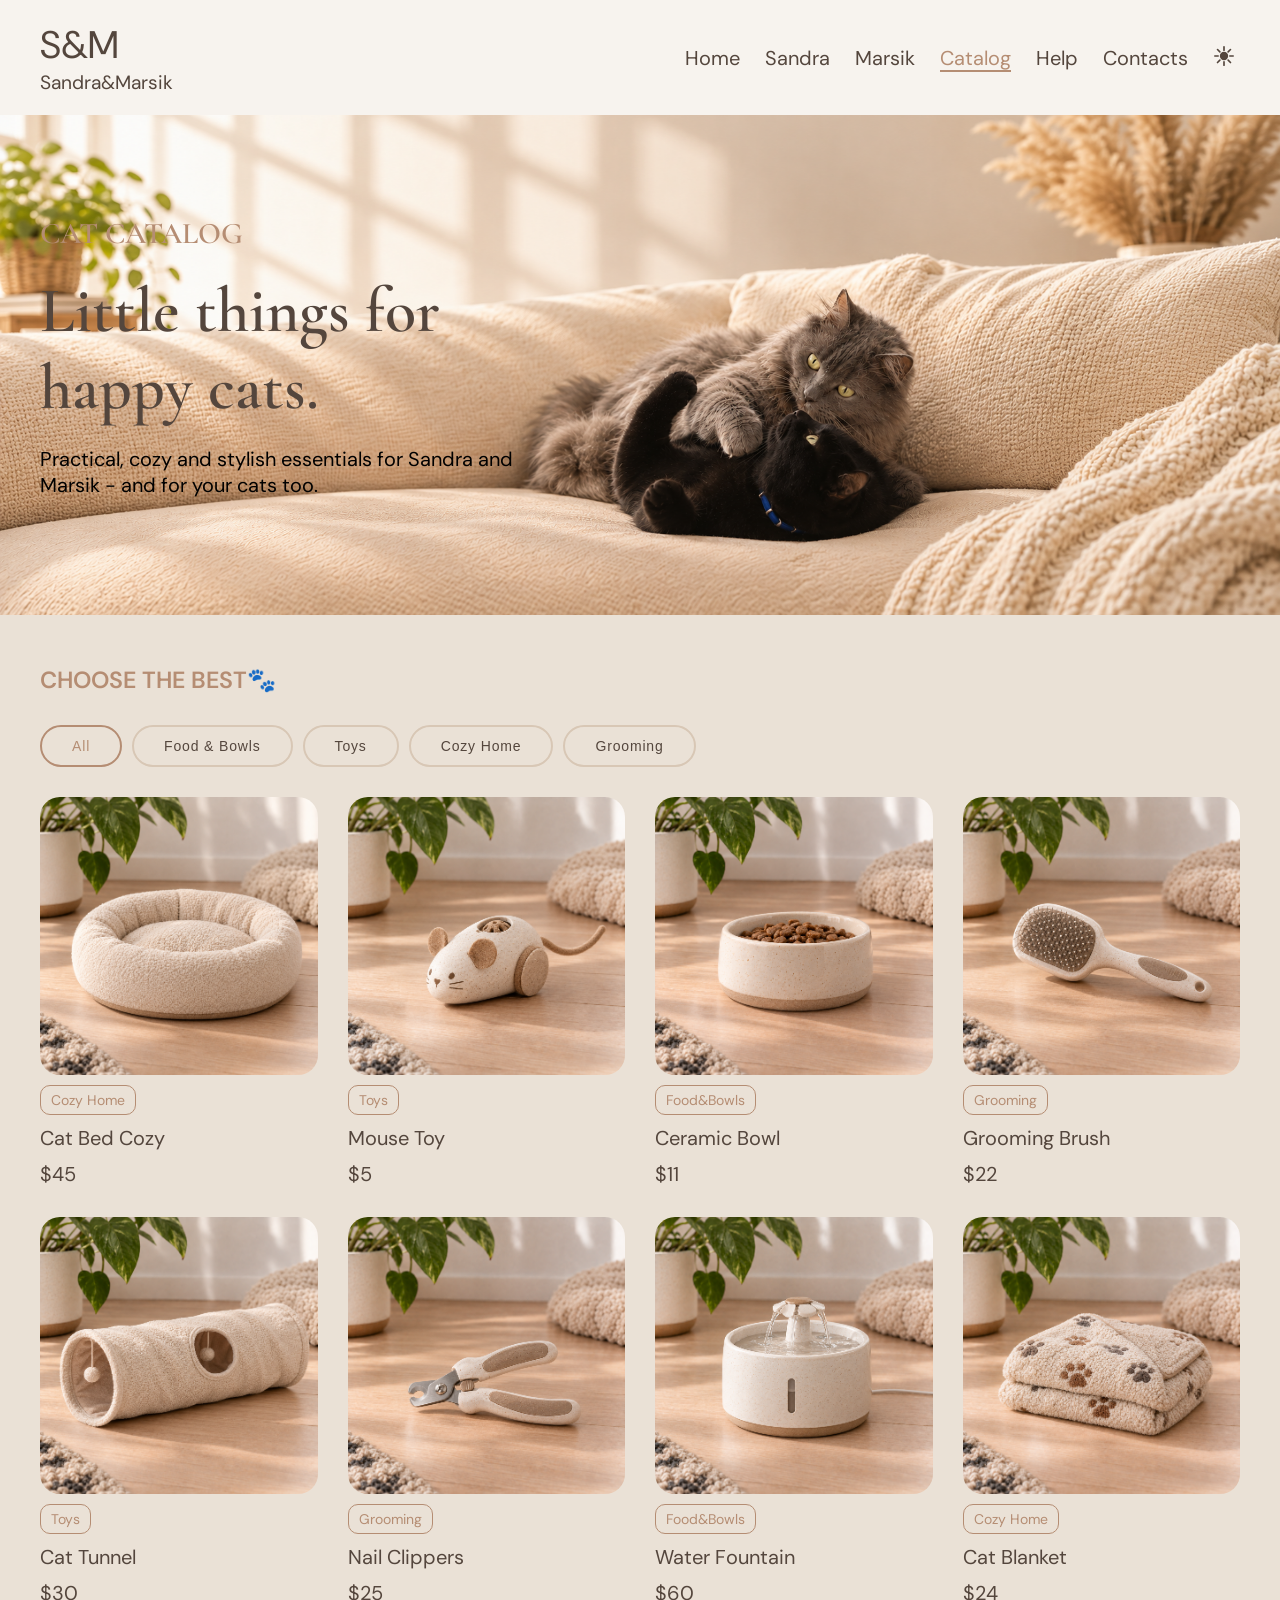
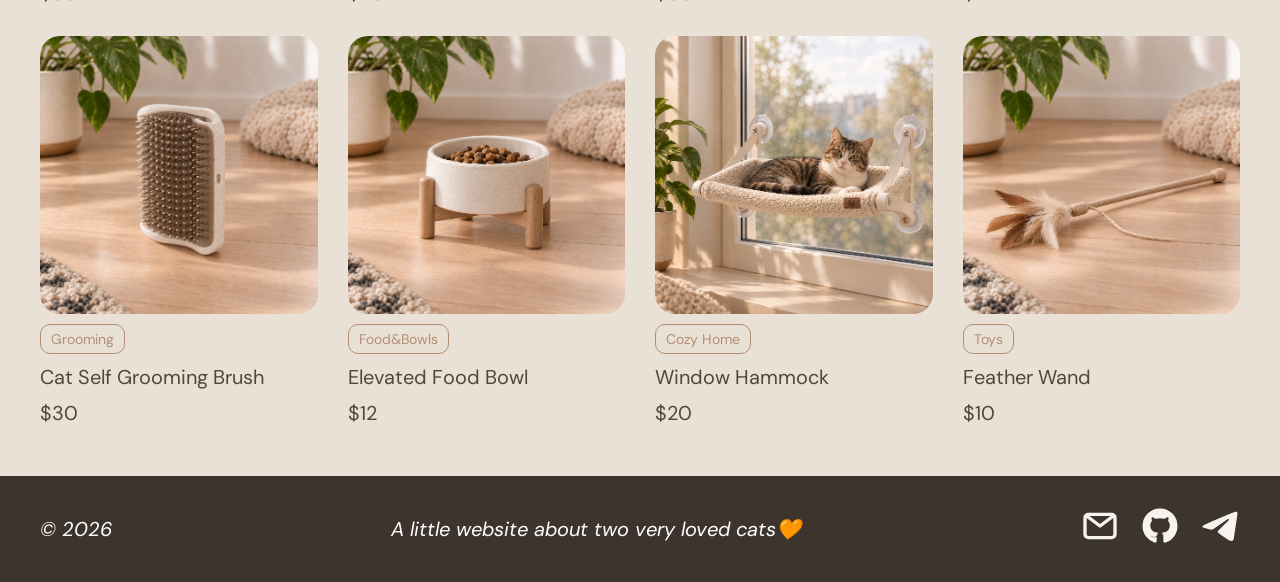
==== commit afd19583: "fix: fix validator mistake" ====
--- a/catalog.html
+++ b/catalog.html
@@ -60,6 +60,7 @@
     <section class="catalog">
         <div class="container">
             <div class="catalog__content">
+                <h3>Choose the best🐾</h3>
                 <div class="catalog__buttons">
                     <button class="button active-button" type="button">All</button>
                     <button class="button" type="button">Food & Bowls</button>
--- a/catalog.css
+++ b/catalog.css
@@ -57,6 +57,11 @@
     font-weight: 600;
     color: var(--color-title)
 }
+h3 {
+    color: var(--color-terracotta);
+    text-transform: uppercase;
+    font-weight: 600;
+}
 p {
     color: var(--color-text);
 }
